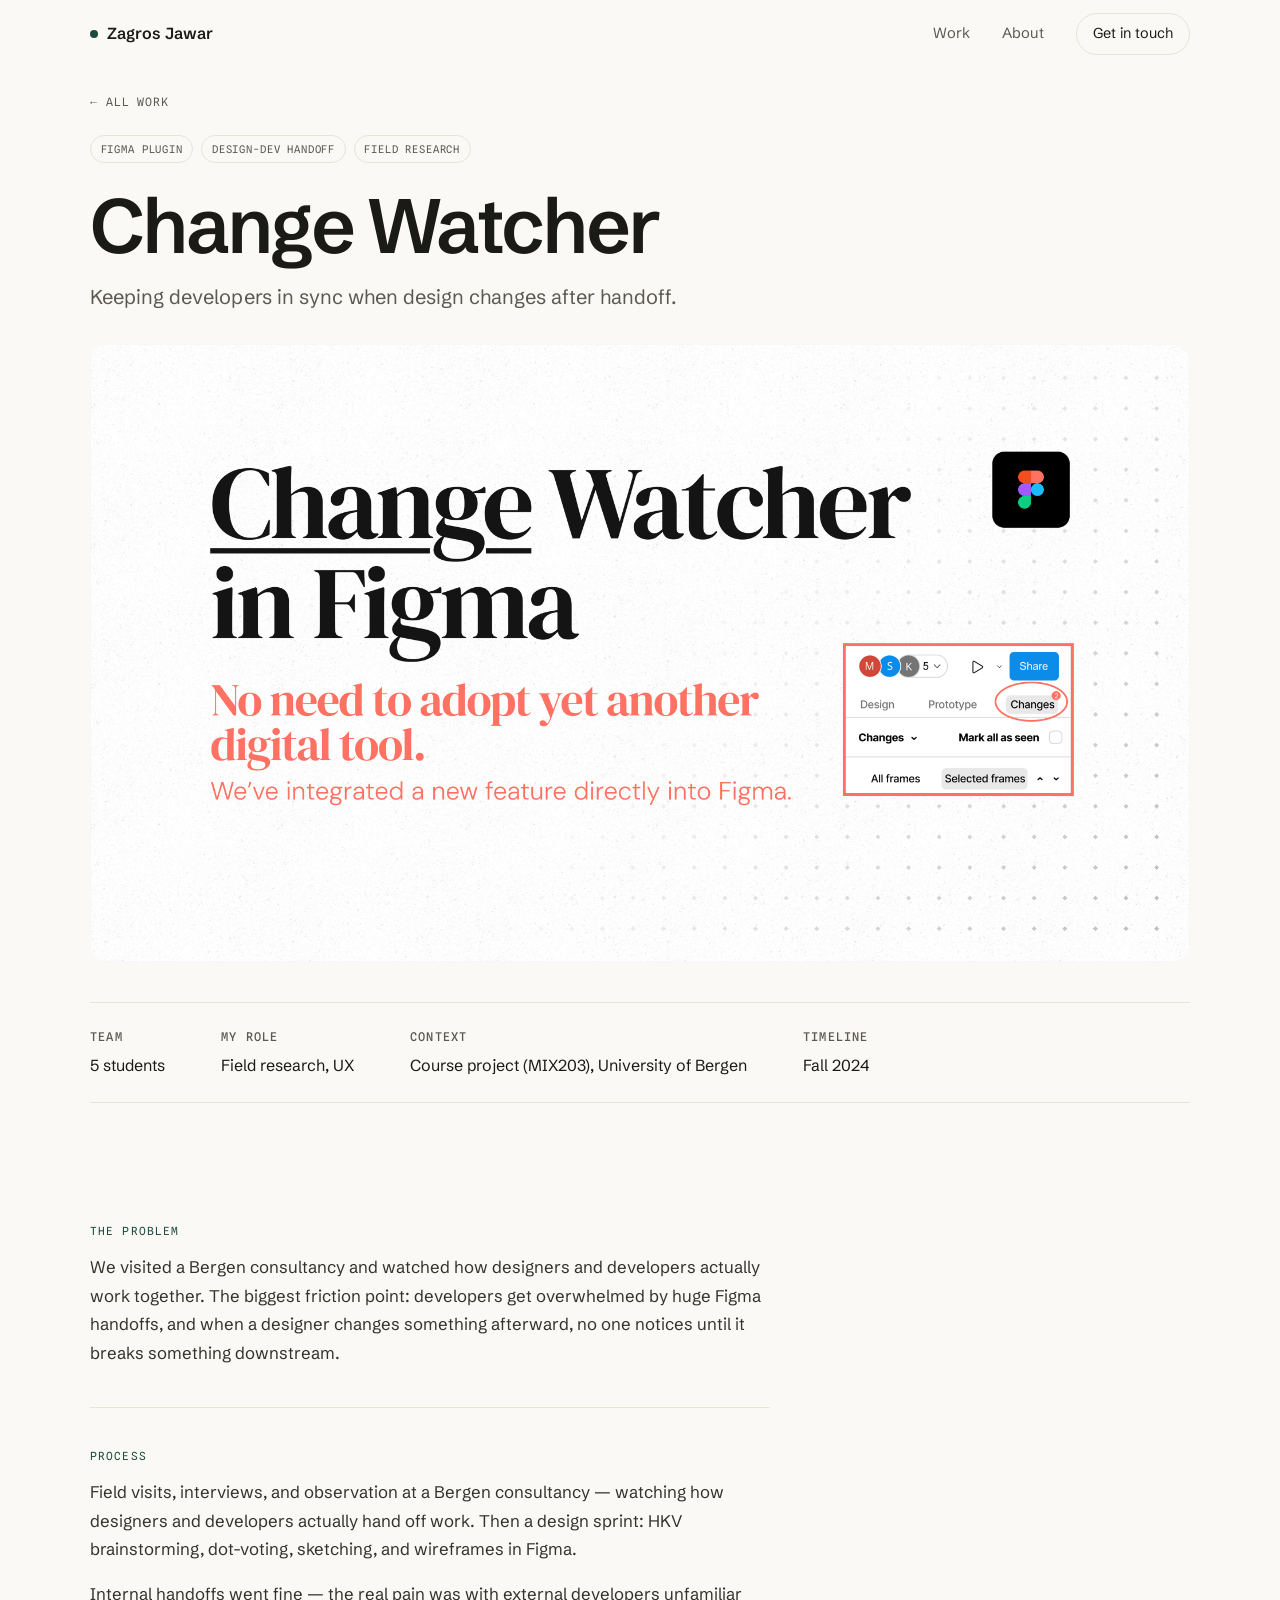
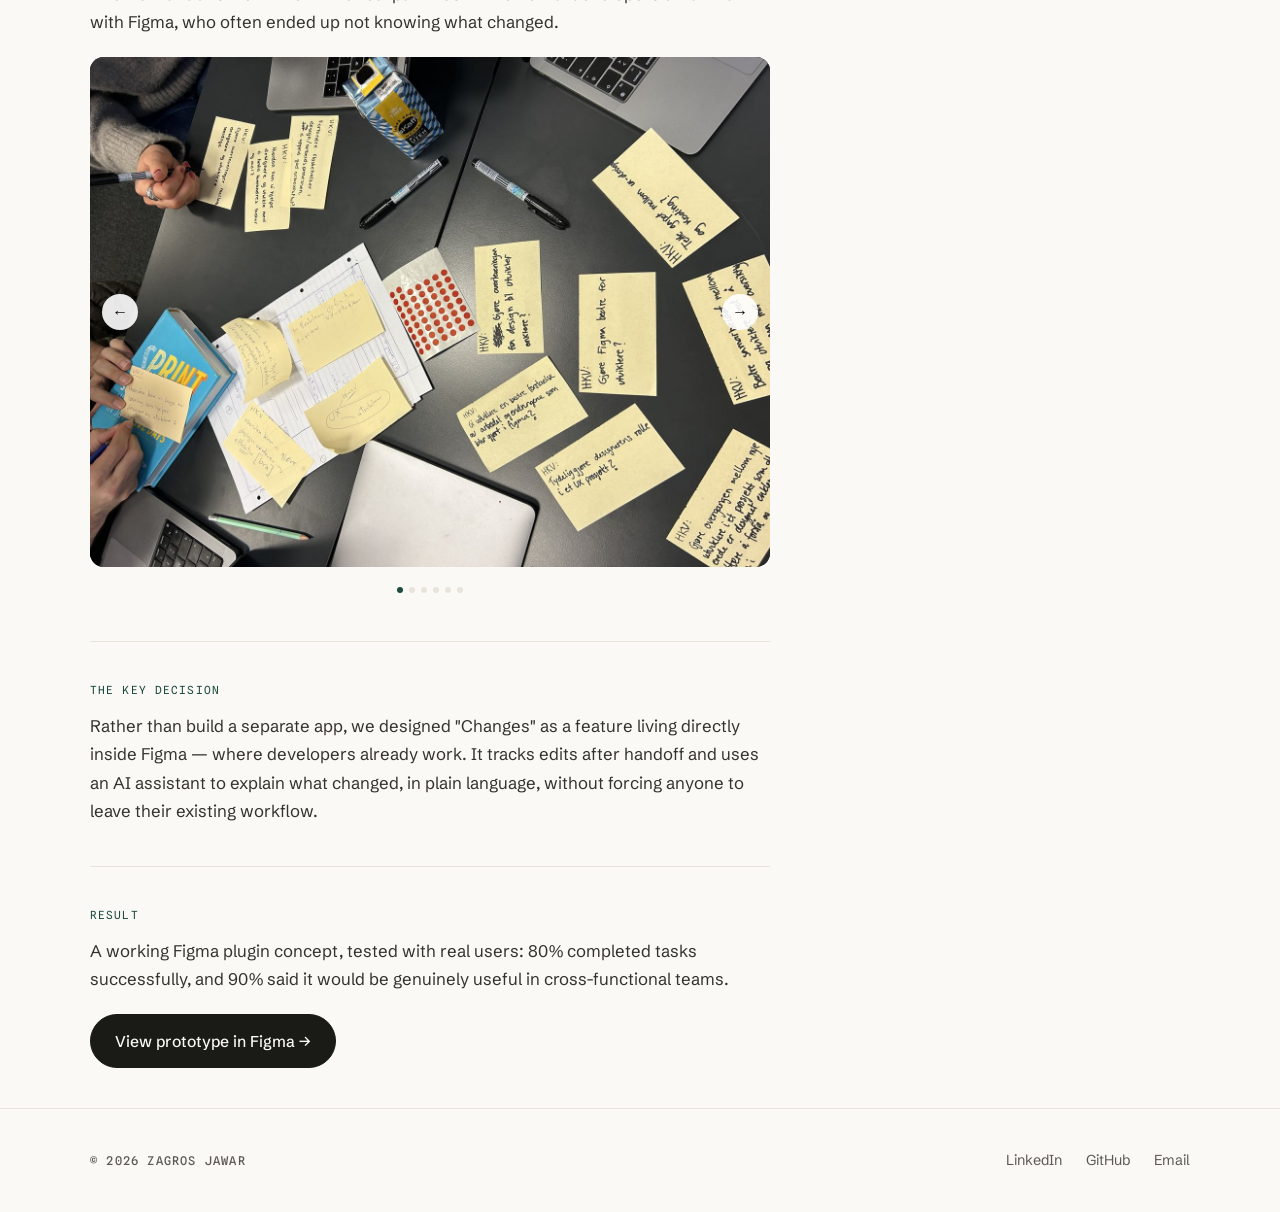
==== work/change-watcher.html @ 860e1ae4 "Add VITAL, VeriDash, and Change Watcher case studies" ====
<!doctype html>
<html lang="en">
<head>
<meta charset="utf-8" />
<meta name="viewport" content="width=device-width, initial-scale=1" />
<title>Change Watcher — Zagros Jawar</title>
<meta name="description" content="Change Watcher is a Figma plug-in concept that tracks design changes after handoff, so developers always know what changed and why." />

<link rel="preconnect" href="https://fonts.googleapis.com">
<link rel="preconnect" href="https://fonts.gstatic.com" crossorigin>
<link href="https://fonts.googleapis.com/css2?family=Schibsted+Grotesk:wght@400;500;600;700&family=Spline+Sans+Mono:wght@500&display=swap" rel="stylesheet">

<link rel="stylesheet" href="../assets/css/tokens.css">
<link rel="stylesheet" href="../assets/css/nav.css">
<link rel="stylesheet" href="../assets/css/case-study.css">
<link rel="stylesheet" href="../assets/css/contact.css">
</head>
<body>

<!-- NAV -->
<nav class="nav" id="site-nav">
  <div class="nav-inner">
    <a href="../index.html#home" class="brand">
      <span class="brand-dot"></span>
      Zagros Jawar
    </a>
    <div class="nav-links">
      <a href="../index.html#work" class="nav-link">Work</a>
      <a href="../index.html#about" class="nav-link">About</a>
      <a href="../index.html#contact" class="nav-cta">Get in touch</a>
    </div>
    <button class="nav-menu-btn" id="nav-menu-btn">MENU</button>
  </div>
  <div class="nav-mobile-panel">
    <a href="../index.html#work" class="h3">Work</a>
    <a href="../index.html#about" class="h3">About</a>
    <a href="../index.html#contact" class="btn btn-ghost" style="width:fit-content;">Get in touch</a>
  </div>
</nav>

<div class="wrap">
  <a href="../index.html#work" class="back-link">← All work</a>
</div>

<!-- HERO -->
<header class="cs-hero wrap">
  <div class="cs-tags">
    <span class="tag">Figma Plugin</span>
    <span class="tag">Design-Dev Handoff</span>
    <span class="tag">Field Research</span>
  </div>
  <h1 class="h1 cs-title">Change Watcher</h1>
  <p class="body-large cs-tagline">Keeping developers in sync when design changes after handoff.</p>

  <div class="cs-video-wrap">
    <img src="../assets/img/change-watcher-cover.png" alt="Change Watcher — Figma plugin concept" style="width:100%;height:100%;object-fit:cover;display:block;">
  </div>

  <div class="cs-facts">
    <div class="cs-fact"><span class="mono-label">TEAM</span><span class="v">5 students</span></div>
    <div class="cs-fact"><span class="mono-label">MY ROLE</span><span class="v">Field research, UX</span></div>
    <div class="cs-fact"><span class="mono-label">CONTEXT</span><span class="v">Course project (MIX203), University of Bergen</span></div>
    <div class="cs-fact"><span class="mono-label">TIMELINE</span><span class="v">Fall 2024</span></div>
  </div>
</header>

<div class="wrap">
  <div class="cs-body">

    <section class="cs-block">
      <span class="cs-step">The problem</span>
      <p>We visited a Bergen consultancy and watched how designers and developers actually work together. The biggest friction point: developers get overwhelmed by huge Figma handoffs, and when a designer changes something afterward, no one notices until it breaks something downstream.</p>
    </section>

    <section class="cs-block">
      <span class="cs-step">Process</span>
      <p>Field visits, interviews, and observation at a Bergen consultancy — watching how designers and developers actually hand off work. Then a design sprint: HKV brainstorming, dot-voting, sketching, and wireframes in Figma.</p>
      <p>Internal handoffs went fine — the real pain was with external developers unfamiliar with Figma, who often ended up not knowing what changed.</p>

      <div class="cs-carousel" data-captions='["HKV brainstorming — naming the real problems","Dot-voting to find the strongest direction","Sketching the first concepts","Refining the idea together","Storyboarding the AI-assistant flow","Wireframing the Figma plugin"]'>
        <div class="cs-carousel-track">
          <img src="../assets/img/change-watcher-sprint/sprint-01-brainstorm.jpeg" alt="HKV brainstorming sticky notes">
          <img src="../assets/img/change-watcher-sprint/sprint-02-voting.jpeg" alt="Dot-voting on ideas">
          <img src="../assets/img/change-watcher-sprint/sprint-03-sketching.jpeg" alt="Sketching concepts">
          <img src="../assets/img/change-watcher-sprint/sprint-04-sketching-blurred.jpeg" alt="Team sketching together">
          <img src="../assets/img/change-watcher-sprint/sprint-05-storyboard.jpeg" alt="Storyboard sketch of the AI assistant flow">
          <img src="../assets/img/change-watcher-sprint/sprint-06-wireframes.jpeg" alt="Wireframes of the Figma plugin">
        </div>
        <button class="cs-carousel-nav prev">←</button>
        <button class="cs-carousel-nav next">→</button>
      </div>
      <div class="cs-carousel-dots">
        <span class="active"></span><span></span><span></span><span></span><span></span><span></span>
      </div>
      <p class="cs-carousel-caption"></p>
    </section>

    <section class="cs-block">
      <span class="cs-step">The key decision</span>
      <p>Rather than build a separate app, we designed "Changes" as a feature living directly inside Figma — where developers already work. It tracks edits after handoff and uses an AI assistant to explain what changed, in plain language, without forcing anyone to leave their existing workflow.</p>
    </section>

    <section class="cs-block">
      <span class="cs-step">Result</span>
      <p>A working Figma plugin concept, tested with real users: 80% completed tasks successfully, and 90% said it would be genuinely useful in cross-functional teams.</p>
      <div class="cs-actions">
        <a href="https://www.figma.com/proto/aFWCY00CizxrPPe1Hkc91k/MIX-203-Autumn2024-%7C-Module-3-%7C-Change-Watcher-Project---?page-id=0%3A1&node-id=120-1605&node-type=frame&viewport=252%2C151%2C0.1&t=bekOn1ahnD8Ai2rG-1&scaling=scale-down&content-scaling=fixed&starting-point-node-id=96%3A1124&desktop-link-click-timestamp=1789326959688&desktop-ul-exp-bucket=po" class="btn btn-primary">View prototype in Figma →</a>
      </div>
    </section>

  </div>
</div>

<!-- FOOTER -->
<footer>
  <div class="wrap foot-inner">
    <span class="mono-label">© 2026 ZAGROS JAWAR</span>
    <div class="foot-links">
      <a href="https://www.linkedin.com/in/zagrosjawar/" target="_blank" rel="noopener">LinkedIn</a>
      <a href="https://github.com/zagrosjawar" target="_blank" rel="noopener">GitHub</a>
      <a href="mailto:zagros.jawar@gmail.com">Email</a>
    </div>
  </div>
</footer>

<script src="../assets/js/nav.js"></script>
<script src="../assets/js/carousel.js"></script>
</body>
</html>
---- assets/css/tokens.css ----
/* ============================================================
   ZAGROS JAWAR — PORTFOLIO
   tokens.css — design tokens (colors, type, spacing)
   Single source of truth. Change a value here, it updates everywhere.
   ============================================================ */

:root{
  /* ---- Colors: Base ---- */
  --bg-base:      #FAF9F6;
  --bg-surface:   #FFFFFF;
  --text-ink:     #1A1A17;
  --text-muted:   #5C5953;
  --brand-accent: #1C4A3E;
  --brand-accent-hover: #16382F;
  --brand-tint:   #E9EFEA;
  --border-hairline: #E8E4DC;

  /* ---- Colors: Functional accents (fills/graphics only, never text) ---- */
  --accent-sage:  #589167;
  --accent-clay:  #CE724F;
  --accent-amber: #F5C26F;
  --accent-blue:  #2CAAD7;

  /* ---- Fonts ---- */
  --font-display: 'Schibsted Grotesk', -apple-system, BlinkMacSystemFont, sans-serif;
  --font-mono:    'Spline Sans Mono', ui-monospace, SFMono-Regular, Menlo, monospace;

  /* ---- Easing ---- */
  --ease: cubic-bezier(0.16, 1, 0.3, 1);

  /* ---- Layout ---- */
  --maxw: 1180px;
  --radius: 18px;
}

*{ box-sizing:border-box; margin:0; padding:0; }
html{ scroll-behavior:smooth; }
@media (prefers-reduced-motion: reduce){ html{ scroll-behavior:auto; } }

body{
  background:var(--bg-base);
  color:var(--text-ink);
  font-family:var(--font-display);
  font-size:17px;
  line-height:1.6;
  -webkit-font-smoothing:antialiased;
}

a{ color:inherit; text-decoration:none; }
img{ max-width:100%; display:block; }
::selection{ background:var(--brand-tint); color:var(--brand-accent); }
:focus-visible{ outline:2px solid var(--brand-accent); outline-offset:3px; border-radius:4px; }

.wrap{
  max-width:var(--maxw);
  margin:0 auto;
  padding-left:40px;
  padding-right:40px;
}
@media (max-width:900px){ .wrap{ padding-left:32px; padding-right:32px; } }
@media (max-width:640px){ .wrap{ padding-left:24px; padding-right:24px; } }

/* ---- Type styles (utility classes matching the locked type ladder) ---- */
.mono-label{
  font-family:var(--font-mono);
  font-size:12px;
  font-weight:500;
  letter-spacing:.1em;
  text-transform:uppercase;
  color:var(--text-muted);
}

h1, .h1{
  font-family:var(--font-display);
  font-weight:600;
  font-size:clamp(2.5rem, 6vw, 5.5rem);
  line-height:1.02;
  letter-spacing:-.035em;
  color:var(--text-ink);
}
h2, .h2{
  font-family:var(--font-display);
  font-weight:600;
  font-size:clamp(1.7rem, 3vw, 2.3rem);
  line-height:1.1;
  letter-spacing:-.02em;
  color:var(--text-ink);
}
h3, .h3{
  font-family:var(--font-display);
  font-weight:600;
  font-size:clamp(1.4rem, 2.4vw, 1.9rem);
  line-height:1.05;
  letter-spacing:-.025em;
  color:var(--text-ink);
}
h4, .h4{
  font-family:var(--font-display);
  font-weight:600;
  font-size:1.4rem;
  line-height:1.15;
  letter-spacing:-.015em;
  color:var(--text-ink);
}
p, .body{
  font-family:var(--font-display);
  font-weight:400;
  font-size:17px;
  line-height:1.6;
  color:var(--text-ink);
}
.body-large{
  font-family:var(--font-display);
  font-weight:400;
  font-size:clamp(1.1rem, 1.8vw, 1.25rem);
  line-height:1.5;
  color:var(--text-muted);
}
blockquote{
  font-family:var(--font-display);
  font-weight:500;
  font-size:1.5rem;
  line-height:1.35;
  letter-spacing:-.015em;
  color:var(--text-ink);
  border-left:3px solid var(--brand-accent);
  padding-left:1.4rem;
  margin:2rem 0;
}

/* ---- Links (inline, in body copy) ---- */
.prose a{
  color:var(--brand-accent);
  text-decoration:underline;
  transition:color .2s ease;
}
.prose a:hover{ color:var(--brand-accent-hover); }

/* ---- Buttons ---- */
.btn{
  font-family:var(--font-display);
  font-size:.98rem;
  font-weight:500;
  cursor:pointer;
  border-radius:999px;
  padding:.85rem 1.5rem;
  display:inline-block;
  transition:transform .2s ease, background .2s ease, border-color .2s ease, color .2s ease;
  border:1px solid var(--text-ink);
}
.btn-primary{ background:var(--text-ink); color:var(--bg-base); }
.btn-primary:hover{ background:var(--brand-accent); border-color:var(--brand-accent); }
.btn-ghost{ background:transparent; color:var(--text-ink); border-color:var(--border-hairline); }
.btn-ghost:hover{ border-color:var(--text-ink); }

/* ---- Tags ---- */
.tag{
  font-family:var(--font-mono);
  font-size:.66rem;
  letter-spacing:.08em;
  text-transform:uppercase;
  color:var(--text-muted);
  border:1px solid var(--border-hairline);
  padding:.28rem .6rem;
  border-radius:999px;
}
---- assets/css/nav.css ----
/* ============================================================
   nav.css — sticky navigation: logo, links, mobile menu, scroll hairline
   ============================================================ */

.nav{
  position:sticky; top:0; z-index:50;
  background:var(--bg-base);
  border-bottom:1px solid transparent;
  transition:border-color .3s ease, background .3s ease;
}
.nav.scrolled{
  border-bottom-color:var(--border-hairline);
  background:color-mix(in srgb, var(--bg-base) 90%, transparent);
  backdrop-filter:blur(10px);
  -webkit-backdrop-filter:blur(10px);
}

.nav-inner{
  display:flex; align-items:center; justify-content:space-between;
  height:68px;
  max-width:var(--maxw); margin:0 auto;
  padding-left:40px; padding-right:40px;
}
@media (max-width:900px){ .nav-inner{ padding-left:32px; padding-right:32px; } }
@media (max-width:640px){ .nav-inner{ padding-left:24px; padding-right:24px; } }

.brand{
  display:flex; align-items:center; gap:9px;
  font-weight:600; font-size:1rem; color:var(--text-ink);
  background:none; border:none; cursor:pointer; font-family:inherit;
}
.brand-dot{
  width:8px; height:8px; border-radius:50%;
  background:var(--brand-accent);
  position:relative;
}
.brand-dot::after{
  content:'';
  position:absolute; inset:0; border-radius:50%;
  border:1.5px solid var(--brand-accent);
  opacity:0;
}
.brand-dot.echo-pulse::after{
  animation: navEcho .8s var(--ease) forwards;
}
@keyframes navEcho{
  0%{ opacity:.9; transform:scale(1); }
  100%{ opacity:0; transform:scale(3.5); }
}

.nav-links{ display:flex; align-items:center; gap:32px; }
.nav-link{
  font-size:.92rem; color:var(--text-muted);
  transition:color .2s ease;
}
.nav-link:hover{ color:var(--text-ink); }

.nav-cta{
  font-size:.9rem; color:var(--text-ink);
  border:1px solid var(--border-hairline);
  padding:.5rem 1rem; border-radius:999px;
  transition:border-color .2s ease, background .2s ease, color .2s ease;
}
.nav-cta:hover{ border-color:var(--text-ink); background:var(--text-ink); color:var(--bg-base); }

/* ---- Mobile menu button ---- */
.nav-menu-btn{
  display:none;
  font-family:var(--font-mono); font-size:12px; letter-spacing:.1em; text-transform:uppercase;
  color:var(--text-ink); background:none; border:none; cursor:pointer;
}

/* ---- Mobile dropdown panel ---- */
.nav-mobile-panel{
  display:none;
  flex-direction:column;
  gap:24px;
  padding:24px 24px 40px;
  border-top:1px solid var(--border-hairline);
}
.nav-mobile-panel a.h3{ color:var(--text-ink); }

@media (max-width:640px){
  .nav-links:not(.nav-mobile-panel){ display:none; }
  .nav-menu-btn{ display:block; }
  .nav.open .nav-mobile-panel{ display:flex; }
}
---- assets/css/case-study.css ----
/* ============================================================
   case-study.css — shared layout for case-study pages
   ============================================================ */

.back-link{
  display:inline-flex; align-items:center; gap:8px;
  font-family:var(--font-mono); font-size:.72rem; letter-spacing:.08em; text-transform:uppercase;
  color:var(--text-muted); padding:24px 0;
  transition:color .2s ease;
}
.back-link:hover{ color:var(--text-ink); }

/* ---- Hero video ---- */
.cs-hero{ padding-bottom:40px; }
.cs-tags{ display:flex; gap:8px; flex-wrap:wrap; margin-bottom:24px; }
.cs-title{ margin-bottom:16px; }
.cs-tagline{ color:var(--text-muted); max-width:50ch; }

.cs-video-wrap{
  position:relative; width:100%;
  border-radius:var(--radius); overflow:hidden;
  margin:32px 0 0;
  background:#000;
  aspect-ratio:16/9;
}
.cs-video-wrap video{ width:100%; height:100%; object-fit:cover; display:block; }

/* ---- Facts strip ---- */
.cs-facts{
  display:flex; gap:56px; flex-wrap:wrap;
  border-top:1px solid var(--border-hairline);
  border-bottom:1px solid var(--border-hairline);
  padding:24px 0;
  margin:40px 0;
}
.cs-fact{ display:flex; flex-direction:column; gap:6px; }
.cs-fact .v{ font-size:1rem; color:var(--text-ink); }
@media (max-width:640px){ .cs-facts{ flex-direction:column; gap:16px; } }

/* ---- Content blocks ---- */
.cs-body{ max-width:680px; }
.cs-block{ padding:40px 0; }
.cs-block + .cs-block{ border-top:1px solid var(--border-hairline); }
.cs-step{
  font-family:var(--font-mono); font-size:.7rem; letter-spacing:.1em; text-transform:uppercase;
  color:var(--brand-accent); margin-bottom:12px; display:block;
}
.cs-block h3{ margin-bottom:16px; }
.cs-block p{ font-size:1.05rem; line-height:1.7; color:#34322d; }
.cs-block p + p{ margin-top:16px; }

.cs-quote{
  font-family:var(--font-display); font-weight:500; font-size:1.3rem; line-height:1.4;
  color:var(--text-ink);
  border-left:3px solid var(--brand-accent);
  padding-left:20px; margin:20px 0;
}

.cs-actions{ display:flex; gap:14px; flex-wrap:wrap; margin-top:20px; }

/* ---- Next case study ---- */
.cs-next{ border-top:1px solid var(--border-hairline); margin-top:40px; padding-top:40px; padding-bottom:40px; }

/* ---- Photo carousel ---- */
.cs-carousel{
  position:relative; margin:20px 0;
  border-radius:14px; overflow:hidden;
  background:#000;
}
.cs-carousel-track{
  display:flex; transition:transform .4s var(--ease);
}
.cs-carousel-track img{
  width:100%; flex:0 0 100%; display:block; aspect-ratio:4/3; object-fit:cover;
}
.cs-carousel-nav{
  position:absolute; top:50%; transform:translateY(-50%);
  width:36px; height:36px; border-radius:50%;
  background:rgba(255,255,255,.9); border:none; cursor:pointer;
  display:flex; align-items:center; justify-content:center;
  font-family:var(--font-mono); font-size:1rem;
}
.cs-carousel-nav.prev{ left:12px; }
.cs-carousel-nav.next{ right:12px; }
.cs-carousel-dots{
  display:flex; justify-content:center; gap:6px; margin-top:12px;
}
.cs-carousel-dots span{
  width:6px; height:6px; border-radius:50%; background:var(--border-hairline); cursor:pointer;
}
.cs-carousel-dots span.active{ background:var(--brand-accent); }
.cs-carousel-caption{
  text-align:center; font-size:.85rem; color:var(--text-muted); margin-top:8px;
}
---- assets/css/contact.css ----
/* ============================================================
   contact.css — Contact (centered) + Footer
   ============================================================ */

.contact{
  text-align:center;
  padding-top:144px;
  padding-bottom:96px;
}
@media (max-width:900px){ .contact{ padding-top:112px; } }
@media (max-width:640px){ .contact{ padding-top:80px; padding-bottom:64px; } }

.contact-heading{
  font-size:clamp(2rem, 5vw, 3.4rem);
  max-width:18ch;
  margin:0 auto 40px;
}

.contact-actions{
  display:flex; justify-content:center; align-items:center;
  gap:14px; flex-wrap:wrap;
  margin-bottom:24px;
}
.contact-actions .btn{ font-size:1.05rem; padding:1rem 2rem; }

.contact-social{
  display:flex; justify-content:center; gap:24px;
}
.contact-social a{ color:var(--text-muted); transition:color .2s ease; }
.contact-social a:hover{ color:var(--text-ink); }

footer{
  border-top:1px solid var(--border-hairline);
  padding:40px 0;
}
.foot-inner{
  display:flex; justify-content:space-between; align-items:center;
  gap:16px; flex-wrap:wrap;
}
.foot-links{ display:flex; gap:24px; }
.foot-links a{ font-size:.9rem; color:var(--text-muted); transition:color .2s ease; }
.foot-links a:hover{ color:var(--text-ink); }

@media (max-width:640px){
  .foot-inner{ flex-direction:column; align-items:flex-start; gap:16px; }
}
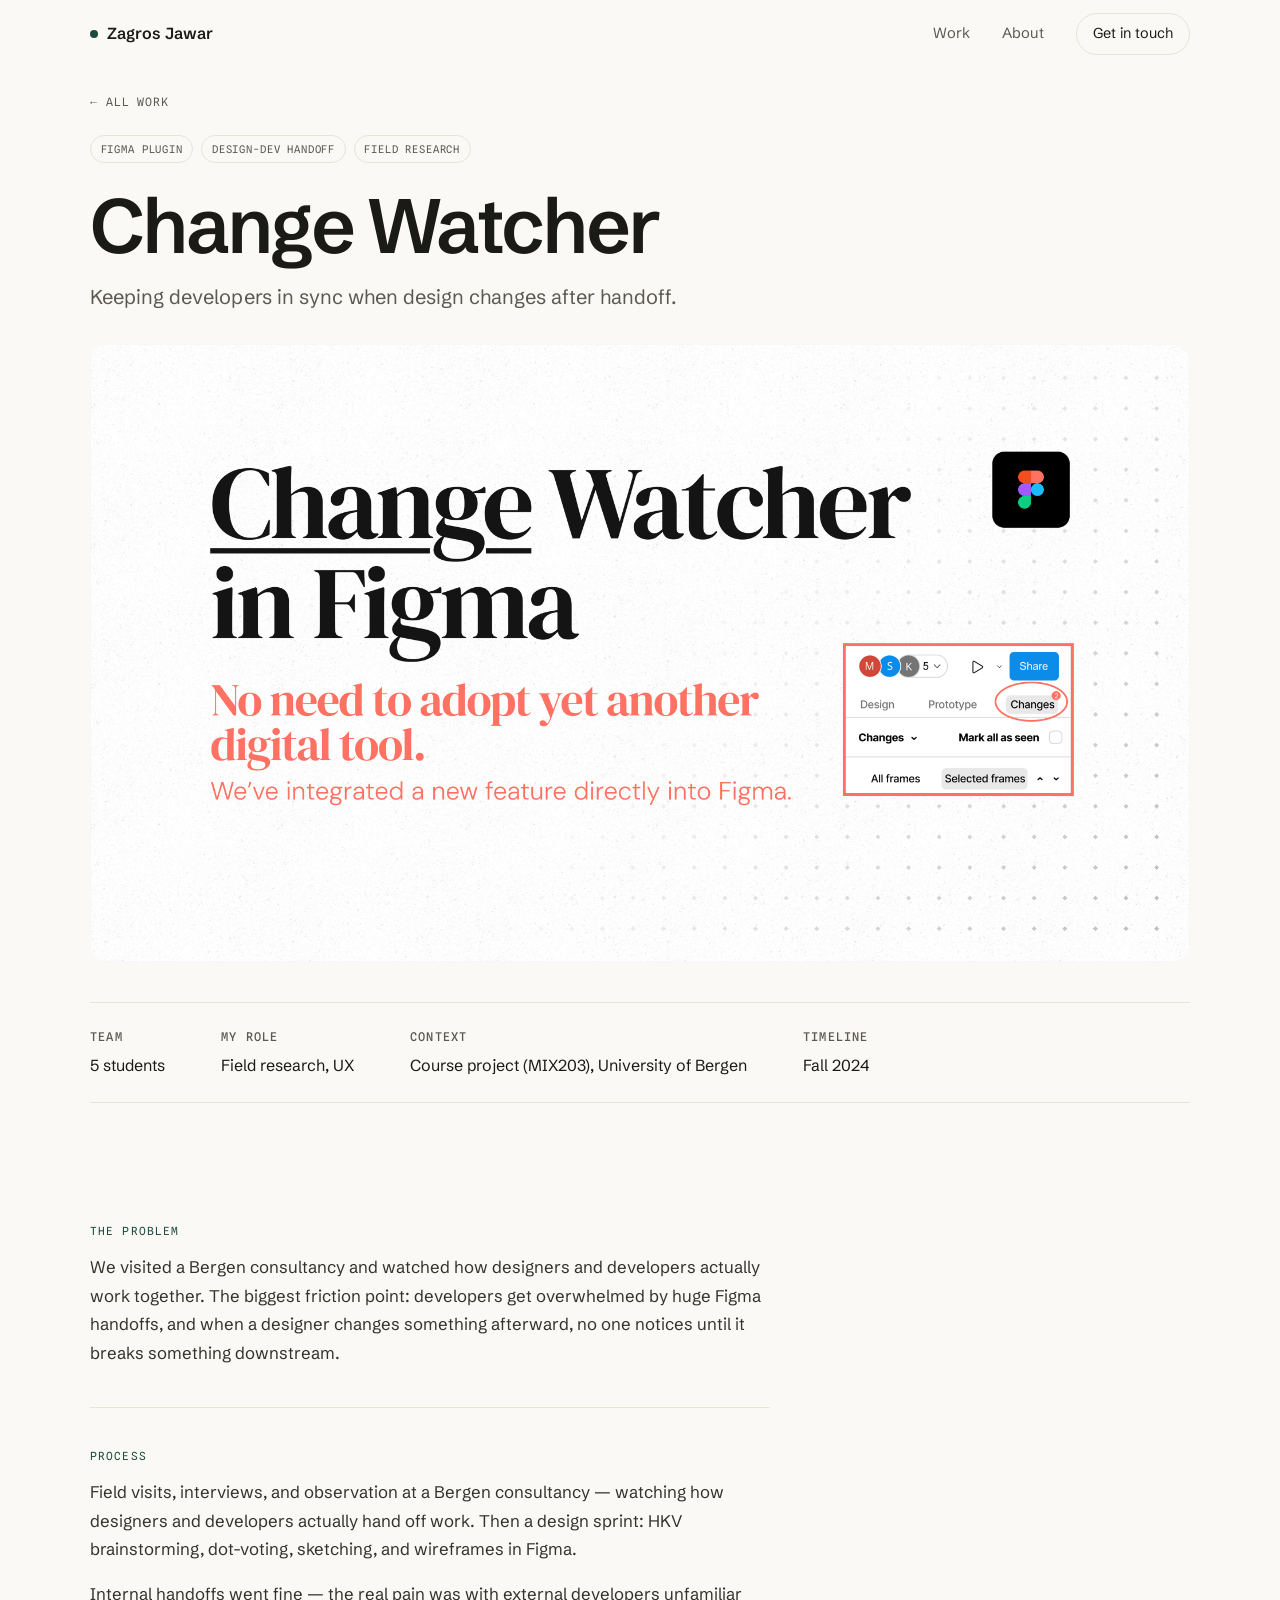
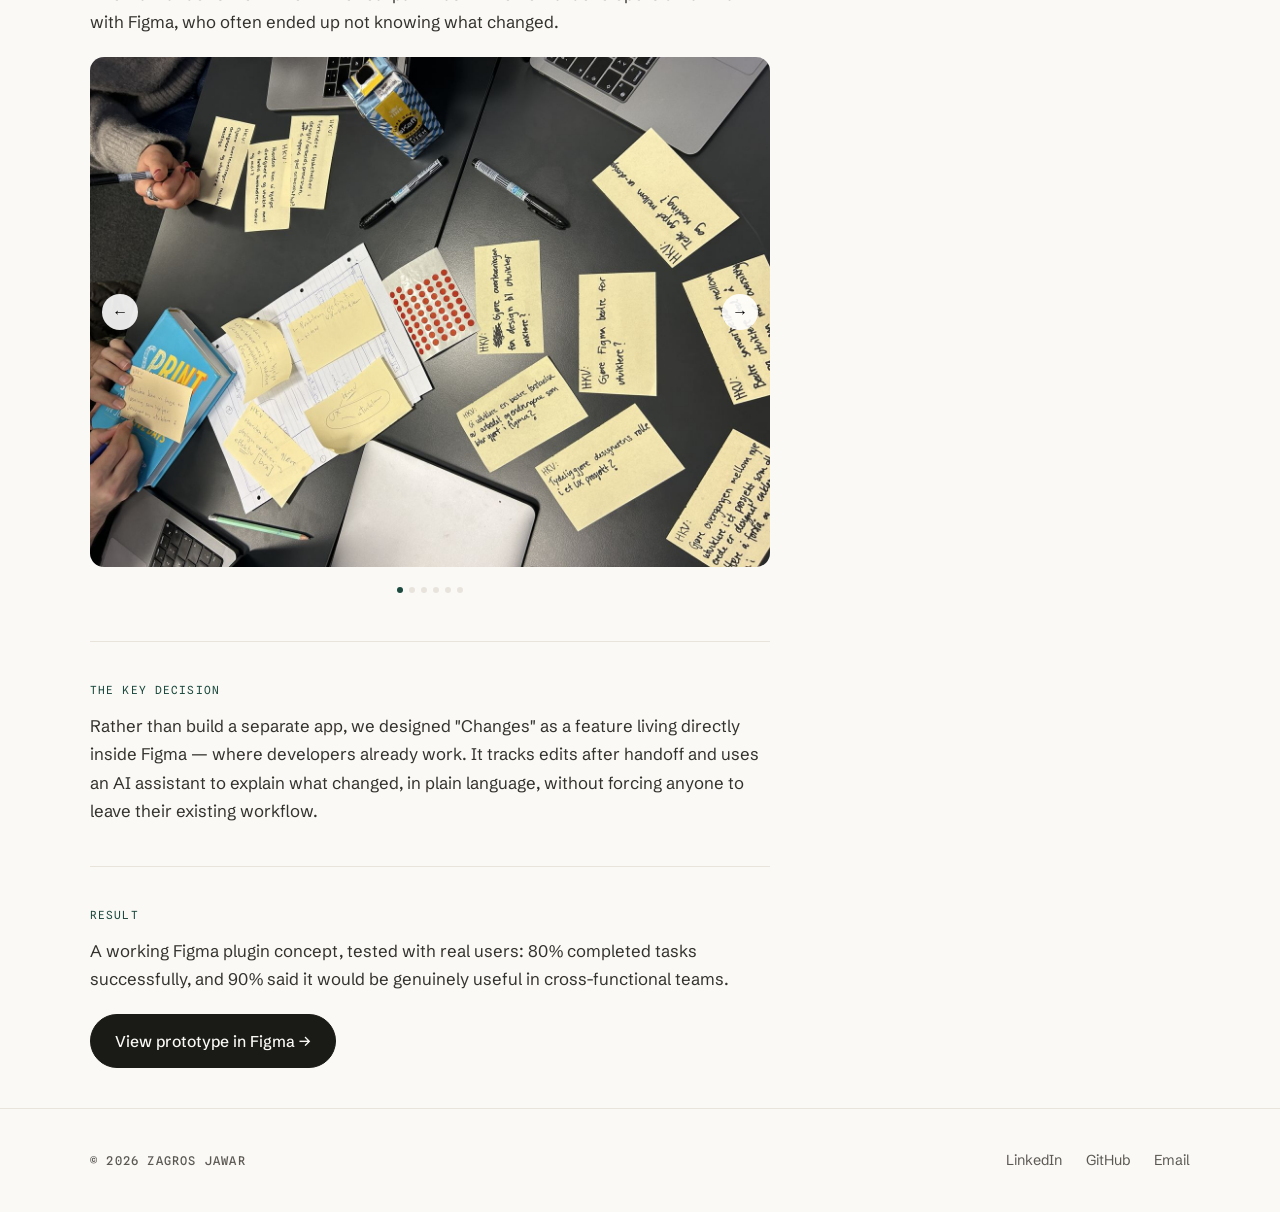
==== commit 3cd3423d: "Update hero meta: Research Assistant role" ====
--- a/work/change-watcher.html
+++ b/work/change-watcher.html
@@ -77,7 +77,7 @@
       <p>Field visits, interviews, and observation at a Bergen consultancy — watching how designers and developers actually hand off work. Then a design sprint: HKV brainstorming, dot-voting, sketching, and wireframes in Figma.</p>
       <p>Internal handoffs went fine — the real pain was with external developers unfamiliar with Figma, who often ended up not knowing what changed.</p>
 
-      <div class="cs-carousel" data-captions='["HKV brainstorming — naming the real problems","Dot-voting to find the strongest direction","Sketching the first concepts","Refining the idea together","Storyboarding the AI-assistant flow","Wireframing the Figma plugin"]'>
+      <div class="cs-carousel" data-captions="['HKV brainstorming — naming the real problems','Dot-voting to find the strongest direction','Sketching the first concepts',Refining the idea together','Storyboarding the AI-assistant flow','Wireframing the Figma plugin']">
         <div class="cs-carousel-track">
           <img src="../assets/img/change-watcher-sprint/sprint-01-brainstorm.jpeg" alt="HKV brainstorming sticky notes">
           <img src="../assets/img/change-watcher-sprint/sprint-02-voting.jpeg" alt="Dot-voting on ideas">
